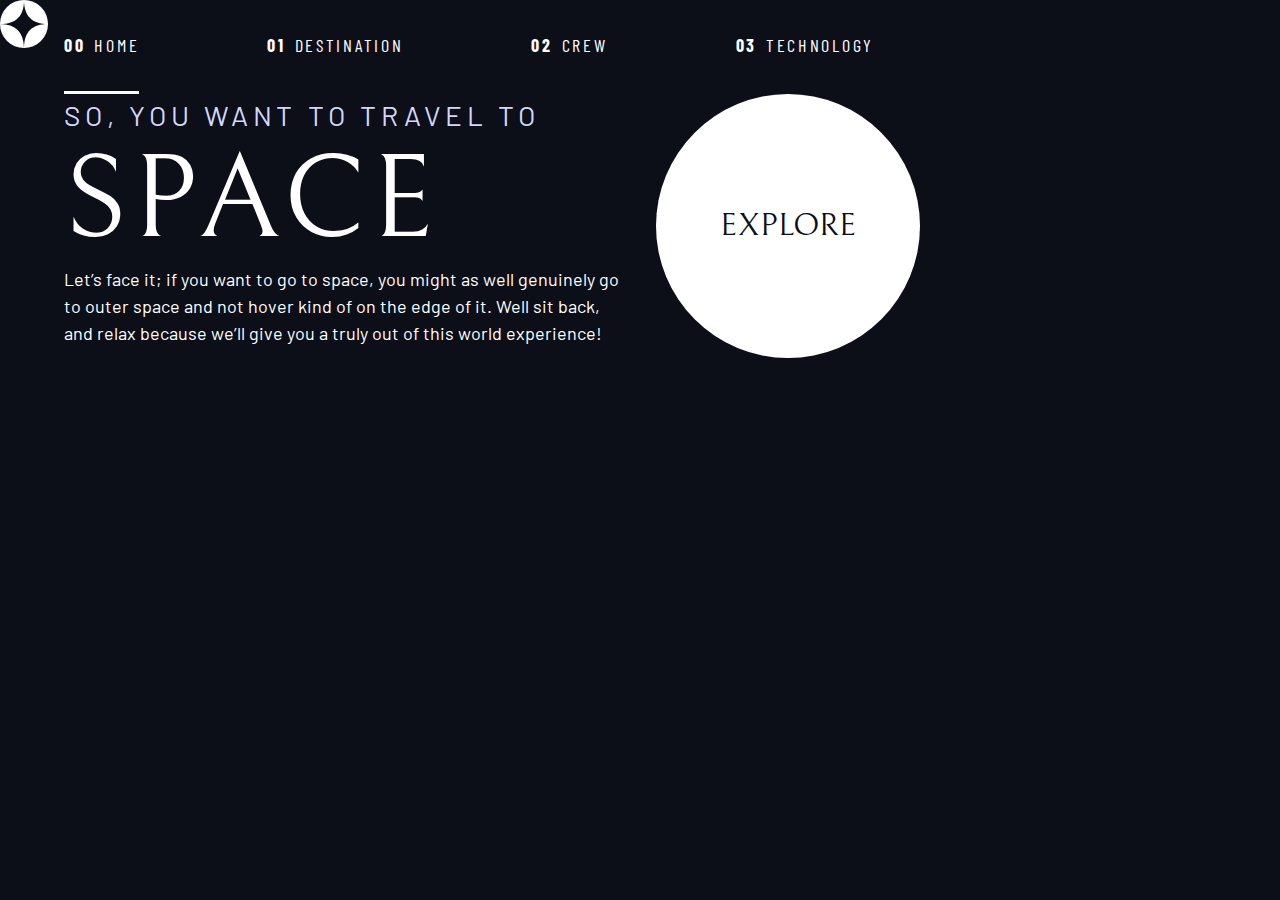
==== index.html @ 7a9b6c8b "Update index.html" ====
<!DOCTYPE html>
<html lang="en">
  <head>
    <meta charset="UTF-8" />
    <meta name="viewport" content="width=device-width, initial-scale=1.0" />

    <link
      rel="icon"
      type="image/png"
      sizes="32x32"
      href="./assets/favicon-32x32.png"
    />
    <!-- Google fonts -->
    <link rel="preconnect" href="https://fonts.googleapis.com" />
    <link rel="preconnect" href="https://fonts.gstatic.com" crossorigin />
    <link
      href="https://fonts.googleapis.com/css2?family=Barlow+Condensed:wght@400;700&family=Bellefair&family=Barlow:wght@400;700&display=swap"
      rel="stylesheet"
    />

    <!-- Our custom CSS -->
    <link rel="stylesheet" href="style.css" />
    <title>Frontend Mentor | Space tourism website</title>
  </head>
  <body>
    <header class="primary-header flex">
      <div>
        <img
          src="./assets/shared/logo.svg"
          alt="space tourism logo"
          class="logo"
        />
      </div>
      <nav>
        <ul class="primary-navigation underline-indicators flex">
          <li class="active">
            <a
              class="ff-sans-cond uppercase text-white letter-spacing-2"
              href="#"
              ><span>00</span>Home</a
            >
          </li>
          <li>
            <a
              class="ff-sans-cond uppercase text-white letter-spacing-2"
              href="#"
              ><span>01</span>Destination</a
            >
          </li>
          <li>
            <a
              class="ff-sans-cond uppercase text-white letter-spacing-2"
              href="#"
              ><span>02</span>Crew</a
            >
          </li>
          <li>
            <a
              class="ff-sans-cond uppercase text-white letter-spacing-2"
              href="#"
              ><span>03</span>Technology</a
            >
          </li>
        </ul>
      </nav>
    </header>
    <div class="grid-container">
      <div>
        <h1 class="uppercase fs-500 text-accent letter-spacing-1">
          So, you want to travel to
          <span class="fs-900 ff-serif text-white d-block">Space</span>
        </h1>
        <p>
          Let’s face it; if you want to go to space, you might as well genuinely
          go to outer space and not hover kind of on the edge of it. Well sit
          back, and relax because we’ll give you a truly out of this world
          experience!
        </p>
      </div>
      <div>
        <a
          href="#"
          class="large-button uppercase ff-serif fs-600 text-dark bg-white"
          >Explore
        </a>
      </div>
    </div>
  </body>
</html>
---- style.css ----
@import url('https://fonts.googleapis.com/css2?family=Roboto:wght@700&display=swap');

/* ------------------ */
/* Custom properties */
/* ------------------ */
:root {
  /* colors */
  --clr-dark: 230 35% 7%;
  --clr-light: 231 77% 90%;
  --clr-white: 0 0% 100%;
  /* font-sizes */
  --fs-900: clamp(5rem, 8vw + 1rem, 9.375rem);
  --fs-800: 6.25rem;
  --fs-700: 3.5rem;
  --fs-600: 2rem;
  --fs-500: 1.75rem;
  --fs-400: 1.125rem;
  --fs-300: 1rem;
  --fs-200: 0.875rem;

  /* font-families */
  --ff-serif: 'Bellefair', serif;
  --ff-sans-cond: 'Barlow Condensed', sans-serif;
  --ff-sans-normal: 'Barlow', sans-serif;
}

@media (min-width: 35em) {
  :root {
    --fs-800: 5rem;
    --fs-700: 2.5rem;
    --fs-600: 1.5rem;
    --fs-400: 1rem;
  }
}

@media (min-width: 45em) {
  :root {
    /* font-sizes */
    --fs-800: 6.25rem;
    --fs-700: 3.5rem;
    --fs-600: 2rem;
    --fs-400: 1.125rem;
  }
}

/* ------------------ */
/* Reset */
/* ------------------ */

/* Box sizing */

*,
*::after,
*::before {
  box-sizing: border-box;
}

/* Reset margins */

body,
h1,
h2,
h3,
h4,
h5,
p,
figure,
picture {
  margin: 0;
}
/* set up font-weight */
h1,
h2,
h3,
h4,
h5,
h6,
p {
  font-weight: 400;
}
/* Set up body */
body {
  line-height: 1.5;
  min-height: 100vh;
  font-family: var(--ff-sans-normal);
  font-size: var(--fs-400);
  background-color: hsl(var(--clr-dark));
  color: hsl(var(--clr-white));
  display: grid;
  grid-template-rows: min-content 1fr;
}

/* Set up images */
img,
picture {
  max-width: 100%;
  display: block;
}

/* Set up form elements */
input,
button,
textarea,
select {
  font: inherit;
}

/*  remove animations for people who,ve turned them off */
@media (prefers-reduced-motion: reduce) {
  *,
  *::before,
  *::after {
    animation-duration: 0.01ms !important;
    animation-iteration-count: 1 !important;
    transition-duration: 0.01ms !important;
    scroll-behavior: auto !important;
  }
}

/* ------------------ */
/* Utility classes */
/* ------------------ */

/* General */
.flex {
  display: flex;
  gap: var(--gap, 1rem);
}

.grid {
  display: grid;
  gap: var(--gap, 1rem);
}

.d-block {
  display: block;
}

.flow > *:where(:not(:first-child)) {
  margin-top: var(--flow-space, 1rem);
}

.container {
  padding-inline: 2em;
  margin-inline: auto;
  max-width: 80rem;
}

.grid-container {
  display: grid;
}

@media (min-width: 45em) {
  .grid-container {
    grid-template-columns: minmax(2rem, 1fr) repeat(2, minmax(0, 40rem)) minmax(
        2rem,
        1fr
      );
    column-gap: var(--container-gap, 2rem);
  }
  .grid-container > *:first-child {
    grid-column: 2;
  }
  .grid-container > *:last-child {
    grid-column: 3;
  }
}

.sr-only {
  position: absolute;
  width: 1px;
  height: 1px;
  padding: 0;
  margin: -1px;
  overflow: hidden;
  clip: rect(0, 0, 0, 0);
  white-space: nowrap; /* added line */
  border: 0;
}

/* Colors */

.bg-dark {
  background-color: hsl(var(--clr-dark));
}
.bg-accent {
  background-color: hsl(var(--clr-light));
}
.bg-white {
  background-color: hsl(var(--clr-white));
}

.text-dark {
  color: hsl(var(--clr-dark));
}
.text-accent {
  color: hsl(var(--clr-light));
}
.text-white {
  color: hsl(var(--clr-white));
}

/* Typography */

.ff-serif {
  font-family: var(--ff-serif);
}
.ff-sans-cond {
  font-family: var(--ff-sans-cond);
}
.ff-sans-normal {
  font-family: var(--ff-sans-normal);
}

.letter-spacing-1 {
  letter-spacing: 4.75px;
}
.letter-spacing-2 {
  letter-spacing: 2.7px;
}
.letter-spacing-3 {
  letter-spacing: 2.35px;
}

.uppercase {
  text-transform: uppercase;
}

.fs-900 {
  font-size: var(--fs-900);
}
.fs-800 {
  font-size: var(--fs-800);
}
.fs-700 {
  font-size: var(--fs-700);
}
.fs-600 {
  font-size: var(--fs-600);
}
.fs-500 {
  font-size: var(--fs-500);
}
.fs-400 {
  font-size: var(--fs-400);
}
.fs-300 {
  font-size: var(--fs-300);
}
.fs-200 {
  font-size: var(--fs-200);
}

.fs-900,
.fs-800,
.fs-700,
.fs-600 {
  line-height: 1.1;
}

.numbered-title {
  text-transform: uppercase;
  font-family: var(--ff-sans-cond);
  font-size: var(--fs-500);
  letter-spacing: 4.72px;
}

.numbered-title > span {
  margin-right: 0.5em;
  font-weight: 700;
  color: hsl(var(--clr-white) / 0.25);
}

/* ------------------ */
/* Components */
/* ------------------ */
.large-button {
  position: relative;
  display: inline-grid;
  z-index: 1;
  place-items: center;
  padding: 0 2em;
  border-radius: 50%;
  aspect-ratio: 1;
  text-decoration: none;
}

.large-button::after {
  content: '';
  position: absolute;
  z-index: -1;
  width: 100%;
  height: 100%;
  background: hsl(var(--clr-white) / 0.15);
  border-radius: 50%;
  opacity: 0;
  transition: opacity 500ms linear, transform 500ms ease-in-out;
}

.large-button:hover::after,
.large-button:focus::after {
  opacity: 1;
  transform: scale(1.5);
}

/* .large-button:hover {
  -webkit-animation: glow 1s ease-in-out infinite alternate;
  -moz-animation: glow 1s ease-in-out infinite alternate;
  animation: glow 2s ease-in-out infinite alternate;
}

@-webkit-keyframes glow {
  from {
    box-shadow: 0 0 10px #fff, 0 0 20px #fff, 0 0 30px #cfc1c8, ,
      0 0 40px #cfc1c8, , 0 0 50px #cfc1c8, 0 0 60px #cfc1c8, , 0 0 70px #cfc1c8;
  }
  to {
    box-shadow: 0 0 20px #fff, 0 0 30px #887d82, 0 0 40px #887d82,
      0 0 50px #887d82, 0 0 60px #887d82, 0 0 70px #887d82, 0 0 80px #887d82;
  }
}
 */

.primary-navigation {
  --gap: 8rem;
  --underline-gap: 2rem;
  list-style: none;
  padding: 0;
  margin: 0;
}

.primary-navigation a {
  text-decoration: none;
}

.primary-navigation a > span {
  font-weight: 700;
  margin-right: 0.5em;
}

.underline-indicators > * {
  cursor: pointer;
  padding: var(--underline-gap, 1rem) 0;
  border: none;
  border-bottom: 0.2rem solid hsl(var(--clr-white) / 0);
}

.underline-indicators > *:hover,
.underline-indicators > *:focus {
  border-color: hsl(var(--clr-white) / 0.5);
}

.underline-indicators > .active,
.underline-indicators > [aria-selected='true'] {
  border-color: hsl(var(--clr-white));
}

.tab-list {
  --gap: 2.5rem;
}

.dot-indicators > * {
  cursor: pointer;
  border: 0;
  border-radius: 50%;
  padding: 0.5em;
  background-color: hsl(var(--clr-white) / 0.25);
}

.dot-indicators > *:hover,
.dot-indicators > *:focus {
  background-color: hsl(var(--clr-white) / 0.5);
}

.dot-indicators > [aria-selected='true'] {
  background-color: hsl(var(--clr-white) / 1);
}

.number-indicators > * {
  cursor: pointer;
  padding: 0.5em;
  aspect-ratio: 5/2;
  border-radius: 50%;
  background-color: hsl(var(--clr-dark));
  border: 1px solid hsl(var(--clr-white) / 0.5);
  color: hsl(var(--clr-white) / 1);
}

.number-indicators > [aria-selected='true'] {
  background-color: hsl(var(--clr-white));
  color: hsl(var(--clr-dark));
}
.number-indicators > *:hover,
.number-indicators > *:focus {
  border-color: hsl(var(--clr-white) / 1);
}
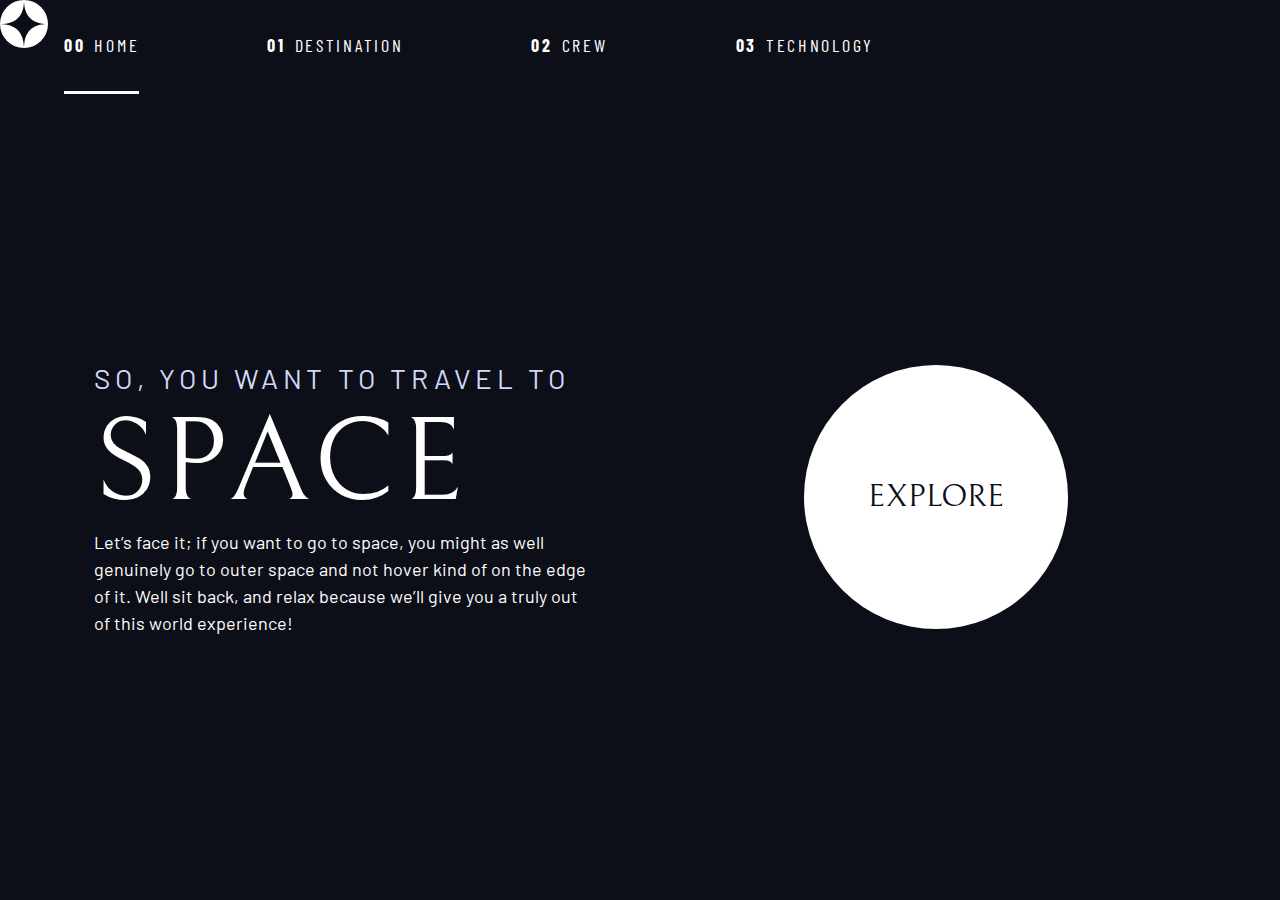
==== commit d48a6b27: "Update index.html" ====
--- a/index.html
+++ b/index.html
@@ -80,7 +80,7 @@
       <div>
         <a
           href="#"
-          class="large-button uppercase ff-serif fs-600 text-dark bg-white"
+          class="large-button uppercase ff-serif text-dark bg-white"
           >Explore
         </a>
       </div>
--- a/style.css
+++ b/style.css
@@ -147,11 +147,18 @@
 }
 
 .grid-container {
+  text-align: center;
   display: grid;
+  place-items: center;
+}
+
+.grid-container * {
+  max-width: 50ch;
 }
 
 @media (min-width: 45em) {
   .grid-container {
+    text-align: left;
     grid-template-columns: minmax(2rem, 1fr) repeat(2, minmax(0, 40rem)) minmax(
         2rem,
         1fr
@@ -275,6 +282,7 @@
 /* Components */
 /* ------------------ */
 .large-button {
+  font-size: 2rem;
   position: relative;
   display: inline-grid;
   z-index: 1;
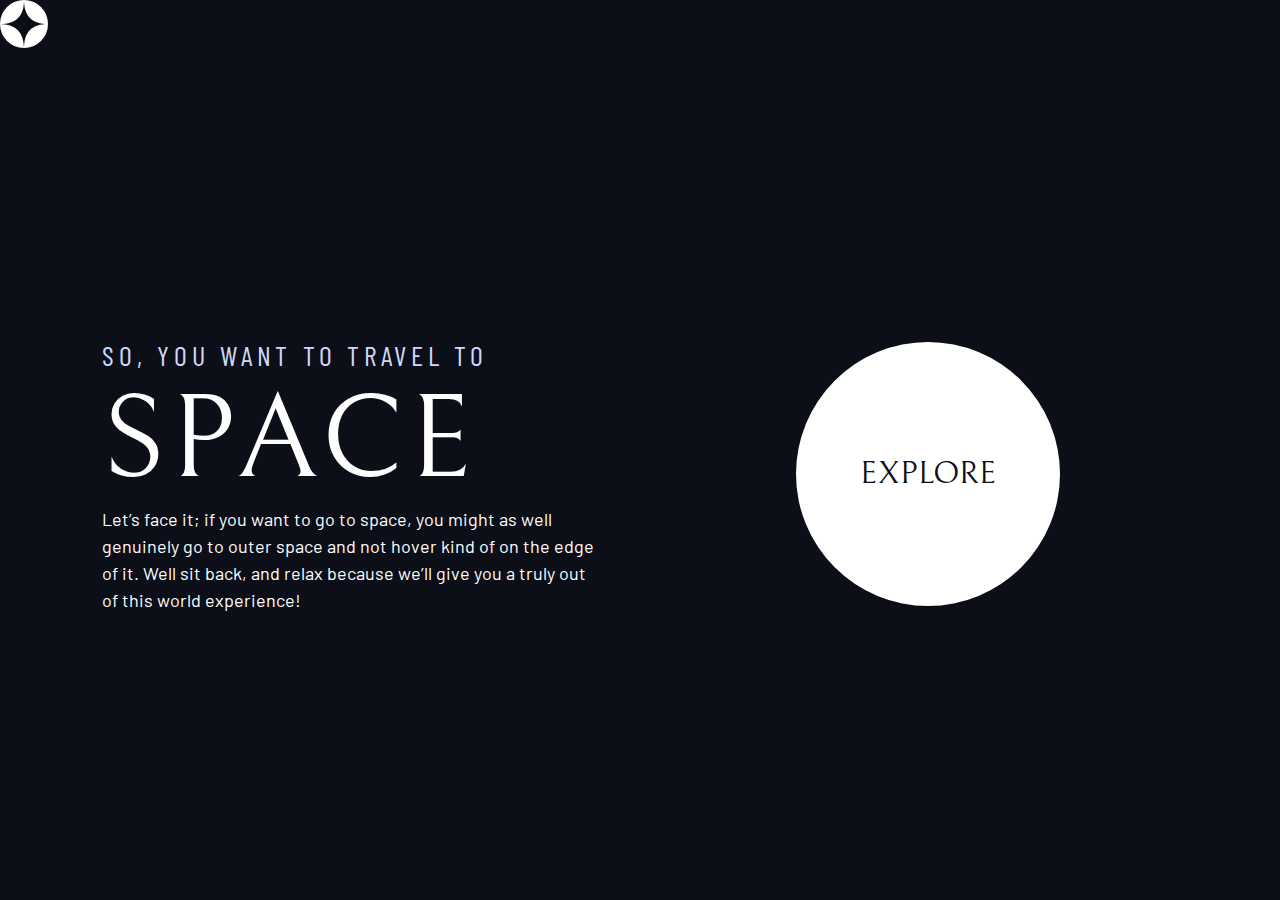
==== commit df49ec27: "Update index.html" ====
--- a/index.html
+++ b/index.html
@@ -22,7 +22,7 @@
     <link rel="stylesheet" href="style.css" />
     <title>Frontend Mentor | Space tourism website</title>
   </head>
-  <body>
+  <body class="home">
     <header class="primary-header flex">
       <div>
         <img
@@ -31,45 +31,23 @@
           class="logo"
         />
       </div>
-      <nav>
+      <!-- <nav>
         <ul class="primary-navigation underline-indicators flex">
-          <li class="active">
-            <a
-              class="ff-sans-cond uppercase text-white letter-spacing-2"
-              href="#"
-              ><span>00</span>Home</a
-            >
-          </li>
-          <li>
-            <a
-              class="ff-sans-cond uppercase text-white letter-spacing-2"
-              href="#"
-              ><span>01</span>Destination</a
-            >
-          </li>
-          <li>
-            <a
-              class="ff-sans-cond uppercase text-white letter-spacing-2"
-              href="#"
-              ><span>02</span>Crew</a
-            >
-          </li>
-          <li>
-            <a
-              class="ff-sans-cond uppercase text-white letter-spacing-2"
-              href="#"
-              ><span>03</span>Technology</a
-            >
-          </li>
+            <li class="active"><a class="ff-sans-cond uppercase text-white letter-spacing-2" href="index.html"><span>00</span>Home</a>
+            <li><a class="ff-sans-cond uppercase text-white letter-spacing-2" href="destination.html"><span>01</span>Destination</a>
+            <li><a class="ff-sans-cond uppercase text-white letter-spacing-2" href="crew.html"><span>02</span>Crew</a>
+            <li><a class="ff-sans-cond uppercase text-white letter-spacing-2" href="technology.html"><span>03</span>Technology</a>
         </ul>
-      </nav>
+    </nav> -->
     </header>
-    <div class="grid-container">
+
+    <div class="grid-container grid-container--home">
       <div>
-        <h1 class="uppercase fs-500 text-accent letter-spacing-1">
+        <h1 class="text-accent fs-500 ff-sans-cond uppercase letter-spacing-1">
           So, you want to travel to
-          <span class="fs-900 ff-serif text-white d-block">Space</span>
+          <span class="d-block fs-900 ff-serif text-white">Space</span>
         </h1>
+
         <p>
           Let’s face it; if you want to go to space, you might as well genuinely
           go to outer space and not hover kind of on the edge of it. Well sit
@@ -78,11 +56,9 @@
         </p>
       </div>
       <div>
-        <a
-          href="#"
-          class="large-button uppercase ff-serif text-dark bg-white"
-          >Explore
-        </a>
+        <a href="#" class="large-button uppercase ff-serif text-dark bg-white"
+          >Explore</a
+        >
       </div>
     </div>
   </body>
--- a/style.css
+++ b/style.css
@@ -150,6 +150,7 @@
   text-align: center;
   display: grid;
   place-items: center;
+  padding-inline: 1rem;
 }
 
 .grid-container * {
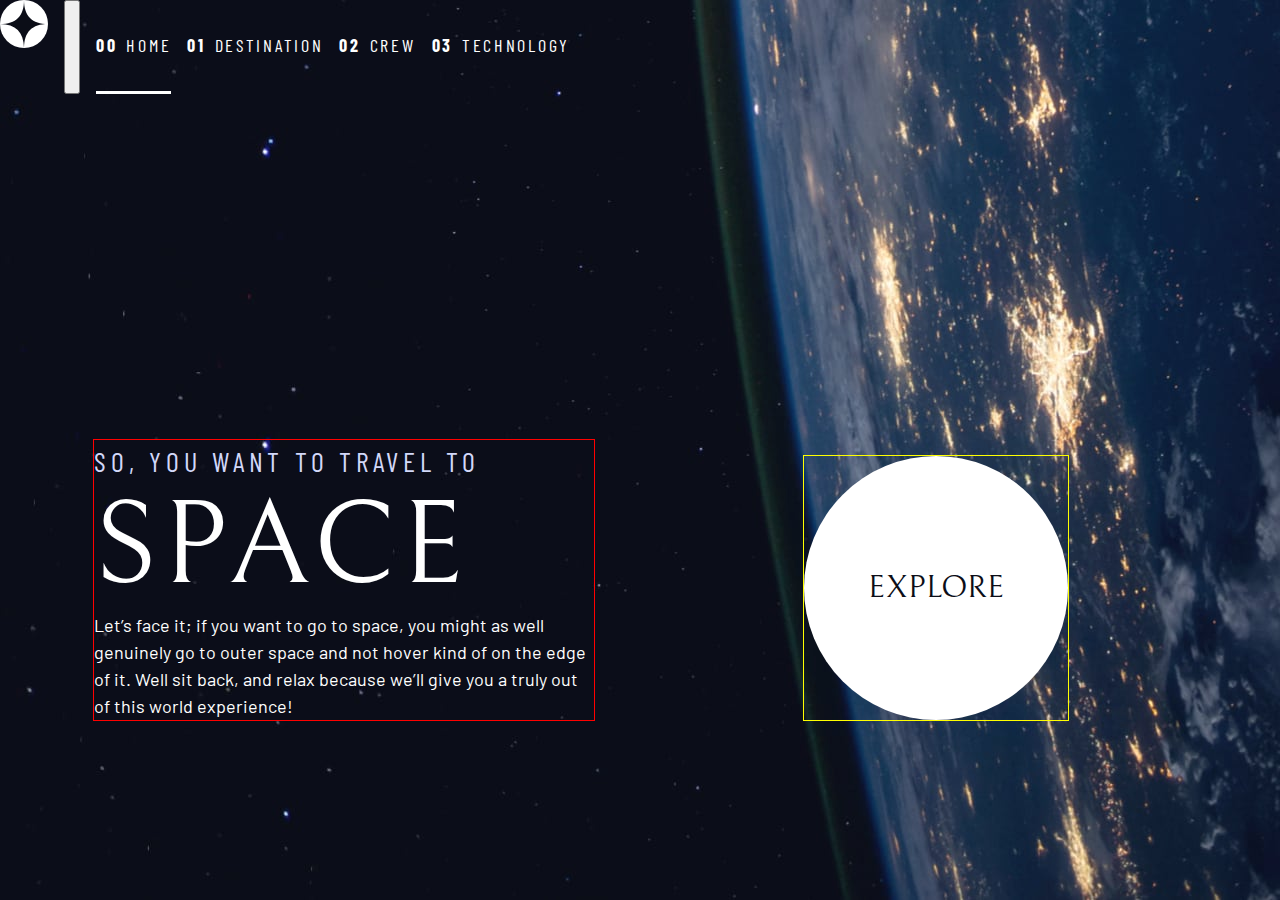
==== commit c4c18b23: "change nav media q" ====
--- a/index.html
+++ b/index.html
@@ -31,14 +31,48 @@
           class="logo"
         />
       </div>
-      <!-- <nav>
-        <ul class="primary-navigation underline-indicators flex">
-            <li class="active"><a class="ff-sans-cond uppercase text-white letter-spacing-2" href="index.html"><span>00</span>Home</a>
-            <li><a class="ff-sans-cond uppercase text-white letter-spacing-2" href="destination.html"><span>01</span>Destination</a>
-            <li><a class="ff-sans-cond uppercase text-white letter-spacing-2" href="crew.html"><span>02</span>Crew</a>
-            <li><a class="ff-sans-cond uppercase text-white letter-spacing-2" href="technology.html"><span>03</span>Technology</a>
+      <button
+        class="mobile-nav-toggle"
+        aria-controls="primary-navigation"
+        aria-expanded="false"
+      >
+        <span class="sr-only">Menu</span>
+      </button>
+      <nav>
+        <ul
+          id="primary-navigation"
+          class="primary-navigation underline-indicators flex"
+        >
+          <li class="active">
+            <a
+              class="ff-sans-cond uppercase text-white letter-spacing-2"
+              href="index.html"
+              ><span>00</span>Home</a
+            >
+          </li>
+          <li>
+            <a
+              class="ff-sans-cond uppercase text-white letter-spacing-2"
+              href="destination.html"
+              ><span>01</span>Destination</a
+            >
+          </li>
+          <li>
+            <a
+              class="ff-sans-cond uppercase text-white letter-spacing-2"
+              href="crew.html"
+              ><span>02</span>Crew</a
+            >
+          </li>
+          <li>
+            <a
+              class="ff-sans-cond uppercase text-white letter-spacing-2"
+              href="technology.html"
+              ><span>03</span>Technology</a
+            >
+          </li>
         </ul>
-    </nav> -->
+      </nav>
     </header>
 
     <div class="grid-container grid-container--home">
--- a/style.css
+++ b/style.css
@@ -160,17 +160,26 @@
 @media (min-width: 45em) {
   .grid-container {
     text-align: left;
-    grid-template-columns: minmax(2rem, 1fr) repeat(2, minmax(0, 40rem)) minmax(
-        2rem,
+    column-gap: var(--container-gap, 2rem);
+    grid-template-columns: minmax(1rem, 1fr) repeat(2, minmax(0, 40rem)) minmax(
+        1rem,
         1fr
       );
-    column-gap: var(--container-gap, 2rem);
-  }
+  }
+
   .grid-container > *:first-child {
     grid-column: 2;
-  }
+    outline: 1px solid red;
+  }
+
   .grid-container > *:last-child {
     grid-column: 3;
+    outline: 1px solid yellow;
+  }
+
+  .grid-container--home {
+    padding-bottom: max(6rem, 20vh);
+    align-items: end;
   }
 }
 
@@ -331,11 +340,24 @@
  */
 
 .primary-navigation {
-  --gap: 8rem;
   --underline-gap: 2rem;
   list-style: none;
   padding: 0;
   margin: 0;
+}
+
+@media (max-width: 35rem) {
+  .primary-navigation {
+    --underline-gap: 2rem;
+    position: fixed;
+    z-index: 1000;
+    inset: 0 0 0 30%;
+    background: black;
+    list-style: none;
+    padding: min(20rem, 15vh) 2rem;
+    margin: 0;
+    flex-direction: column;
+  }
 }
 
 .primary-navigation a {
@@ -403,3 +425,32 @@
 .number-indicators > *:focus {
   border-color: hsl(var(--clr-white) / 1);
 }
+
+/* ------------------- */
+/* Page specific bg    */
+/* ------------------- */
+
+body {
+  background-repeat: no-repeat;
+  background-size: cover;
+  background-position: bottom center;
+}
+
+/* Home */
+
+.home {
+  background-image: url(./assets/home/background-home-mobile.jpg);
+}
+
+@media (min-width: 35em) {
+  .home {
+    background-position: center center;
+    background-image: url(./assets/home/background-home-tablet.jpg);
+  }
+}
+
+@media (min-width: 45em) {
+  .home {
+    background-image: url(./assets/home/background-home-desktop.jpg);
+  }
+}
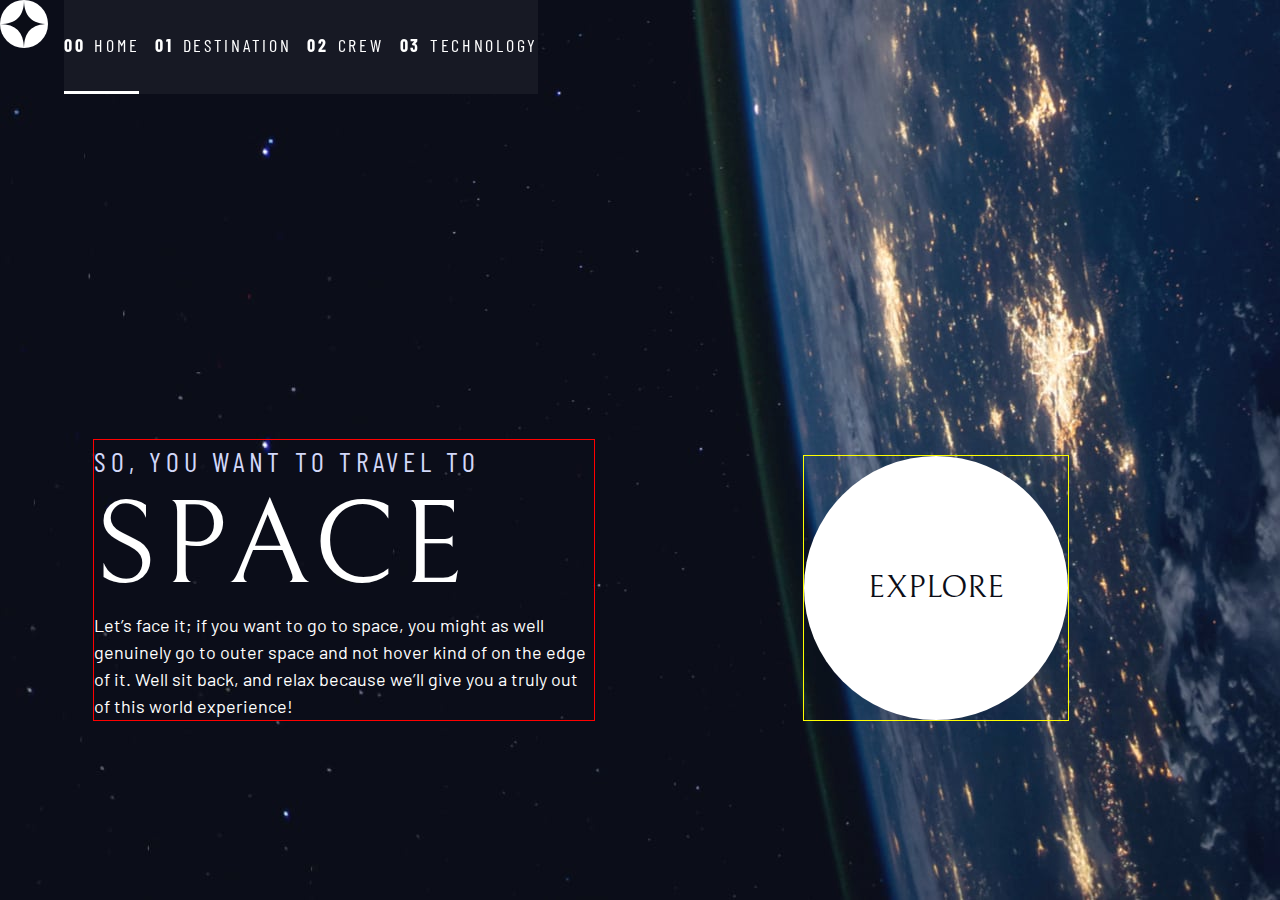
==== commit 31df6f89: "add humberger button logic" ====
--- a/index.html
+++ b/index.html
@@ -41,6 +41,7 @@
       <nav>
         <ul
           id="primary-navigation"
+          data-visible="false"
           class="primary-navigation underline-indicators flex"
         >
           <li class="active">
@@ -95,5 +96,6 @@
         >
       </div>
     </div>
+    <script src="script.js"></script>
   </body>
 </html>
--- a/style.css
+++ b/style.css
@@ -88,6 +88,7 @@
   color: hsl(var(--clr-white));
   display: grid;
   grid-template-rows: min-content 1fr;
+  overflow-x: hidden;
 }
 
 /* Set up images */
@@ -344,19 +345,65 @@
   list-style: none;
   padding: 0;
   margin: 0;
+  background: hsl(var(--clr-dark) / 0.95);
+}
+
+@supports (backdrop-filter: blur(1.5rem)) {
+  .primary-navigation {
+    background: hsl(var(--clr-white) / 0.05);
+    backdrop-filter: blur(1.5rem);
+  }
+}
+
+.mobile-nav-toggle {
+  display: none;
 }
 
 @media (max-width: 35rem) {
   .primary-navigation {
-    --underline-gap: 2rem;
+    --underline-gap: 0.5rem;
     position: fixed;
     z-index: 1000;
     inset: 0 0 0 30%;
-    background: black;
     list-style: none;
     padding: min(20rem, 15vh) 2rem;
     margin: 0;
     flex-direction: column;
+    transform: translateX(100%);
+    transition: transform 0.5s ease-in-out;
+  }
+  .primary-navigation.underline-indicators > .active {
+    border: 0;
+  }
+
+  .primary-navigation[data-visible='true'] {
+    transform: translateX(0);
+  }
+
+  .mobile-nav-toggle {
+    cursor: pointer;
+    display: block;
+    position: absolute;
+    z-index: 2000;
+    right: 1rem;
+    top: 2rem;
+    background: transparent;
+    border: 0;
+    background-image: url(./assets/shared/icon-hamburger.svg);
+    background-repeat: no-repeat;
+    background-position: center;
+    width: 1.5rem;
+    aspect-ratio: 1;
+    transition: all 0.2s ease-in;
+  }
+
+  .mobile-nav-toggle[aria-expanded='true'] {
+    background-image: url(./assets/shared/icon-close.svg);
+  }
+
+  .mobile-nav-toggle:focus-visible {
+    outline: 5px solid white;
+    outline-offset: 5px;
   }
 }
 
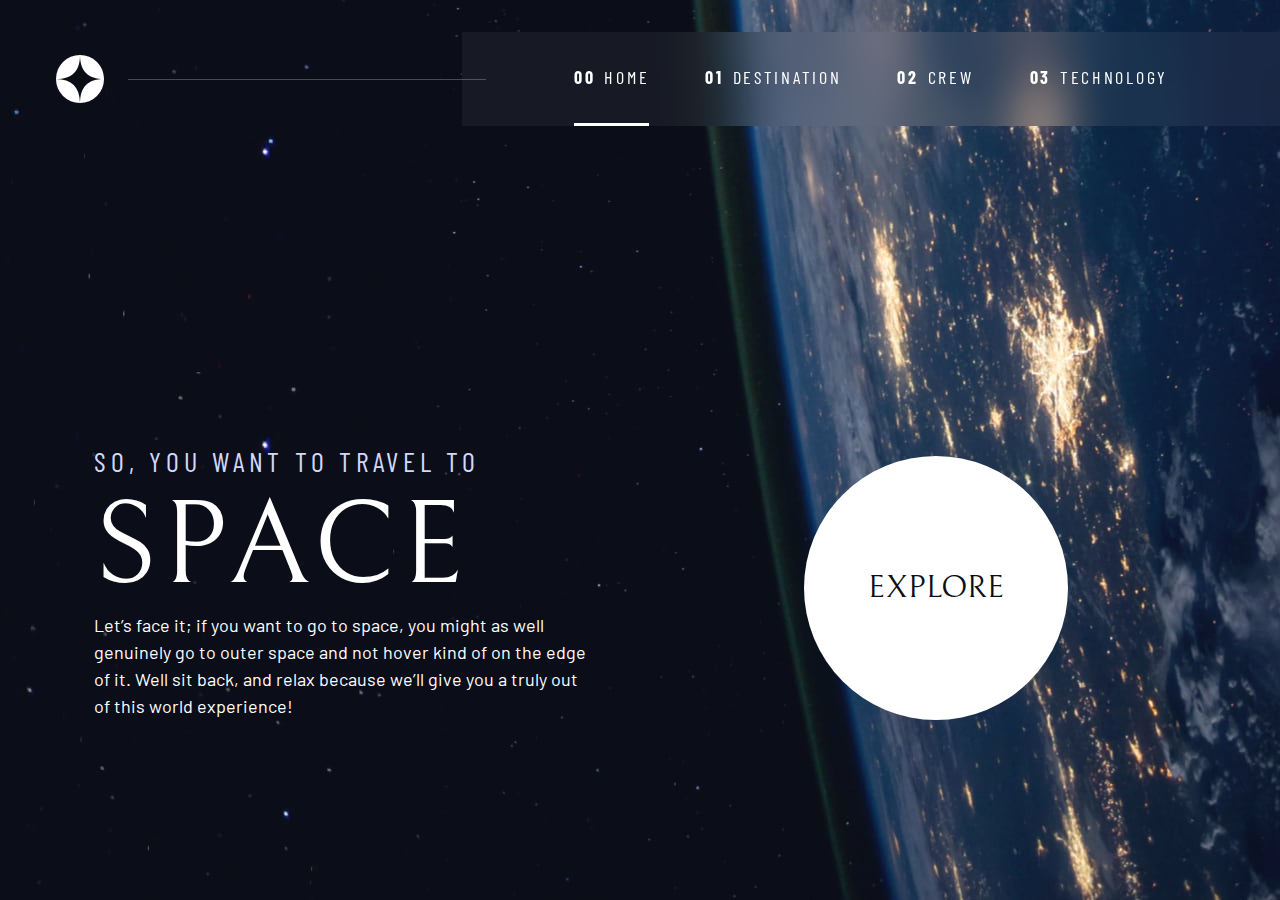
==== commit 3fa6b3bb: "add skip content" ====
--- a/index.html
+++ b/index.html
@@ -22,7 +22,9 @@
     <link rel="stylesheet" href="style.css" />
     <title>Frontend Mentor | Space tourism website</title>
   </head>
+
   <body class="home">
+    <a class="skip-to-content" href="#main">Skip to content</a>
     <header class="primary-header flex">
       <div>
         <img
@@ -48,35 +50,35 @@
             <a
               class="ff-sans-cond uppercase text-white letter-spacing-2"
               href="index.html"
-              ><span>00</span>Home</a
+              ><span aria-hidden="true">00</span>Home</a
             >
           </li>
           <li>
             <a
               class="ff-sans-cond uppercase text-white letter-spacing-2"
               href="destination.html"
-              ><span>01</span>Destination</a
+              ><span aria-hidden="true">01</span>Destination</a
             >
           </li>
           <li>
             <a
               class="ff-sans-cond uppercase text-white letter-spacing-2"
               href="crew.html"
-              ><span>02</span>Crew</a
+              ><span aria-hidden="true">02</span>Crew</a
             >
           </li>
           <li>
             <a
               class="ff-sans-cond uppercase text-white letter-spacing-2"
               href="technology.html"
-              ><span>03</span>Technology</a
+              ><span aria-hidden="true">03</span>Technology</a
             >
           </li>
         </ul>
       </nav>
     </header>
 
-    <div class="grid-container grid-container--home">
+    <main id="main" class="grid-container grid-container--home">
       <div>
         <h1 class="text-accent fs-500 ff-sans-cond uppercase letter-spacing-1">
           So, you want to travel to
@@ -95,7 +97,7 @@
           >Explore</a
         >
       </div>
-    </div>
+    </main>
     <script src="script.js"></script>
   </body>
 </html>
--- a/style.css
+++ b/style.css
@@ -170,12 +170,10 @@
 
   .grid-container > *:first-child {
     grid-column: 2;
-    outline: 1px solid red;
   }
 
   .grid-container > *:last-child {
     grid-column: 3;
-    outline: 1px solid yellow;
   }
 
   .grid-container--home {
@@ -196,6 +194,21 @@
   border: 0;
 }
 
+.skip-to-content {
+  position: absolute;
+  z-index: 9999;
+  background: hsl(var(--clr-white));
+  color: hsl(var(--clr-dark));
+  padding: 0.5em 1em;
+  left: 50%;
+  transform: translateY(-100%);
+  transition: transform 0.5s ease-in;
+}
+
+.skip-to-content:focus {
+  transform: translateY(0);
+}
+
 /* Colors */
 
 .bg-dark {
@@ -340,12 +353,33 @@
 }
  */
 
+/* primary-header */
+
+.logo {
+  margin: 1.5rem clamp(1.5rem, 5vw, 3.5rem);
+}
+
+.primary-header {
+  justify-content: space-between;
+  align-items: center;
+}
+
 .primary-navigation {
+  --gap: 1.5rem clamp(1.5rem, 5vw, 3.5rem);
   --underline-gap: 2rem;
   list-style: none;
   padding: 0;
   margin: 0;
   background: hsl(var(--clr-dark) / 0.95);
+}
+
+.primary-navigation a {
+  text-decoration: none;
+}
+
+.primary-navigation a > span {
+  font-weight: 700;
+  margin-right: 0.5em;
 }
 
 @supports (backdrop-filter: blur(1.5rem)) {
@@ -407,13 +441,38 @@
   }
 }
 
-.primary-navigation a {
-  text-decoration: none;
-}
-
-.primary-navigation a > span {
-  font-weight: 700;
-  margin-right: 0.5em;
+@media (min-width: 35em) {
+  .primary-navigation {
+    padding-inline: clamp(3rem, 10vw, 7rem);
+  }
+}
+
+@media (min-width: 35em) and (max-width: 44.999em) {
+  .primary-navigation a span {
+    display: none;
+  }
+}
+
+@media (min-width: 45em) {
+  .primary-header::after {
+    content: '';
+    display: block;
+    position: relative;
+    z-index: 100;
+    height: 1px;
+    width: 100%;
+    background: hsl(var(--clr-white) / 0.25);
+    margin-right: -2.5rem;
+    order: 1;
+  }
+
+  nav {
+    order: 2;
+  }
+
+  .primary-navigation {
+    margin-block: 2rem;
+  }
 }
 
 .underline-indicators > * {
